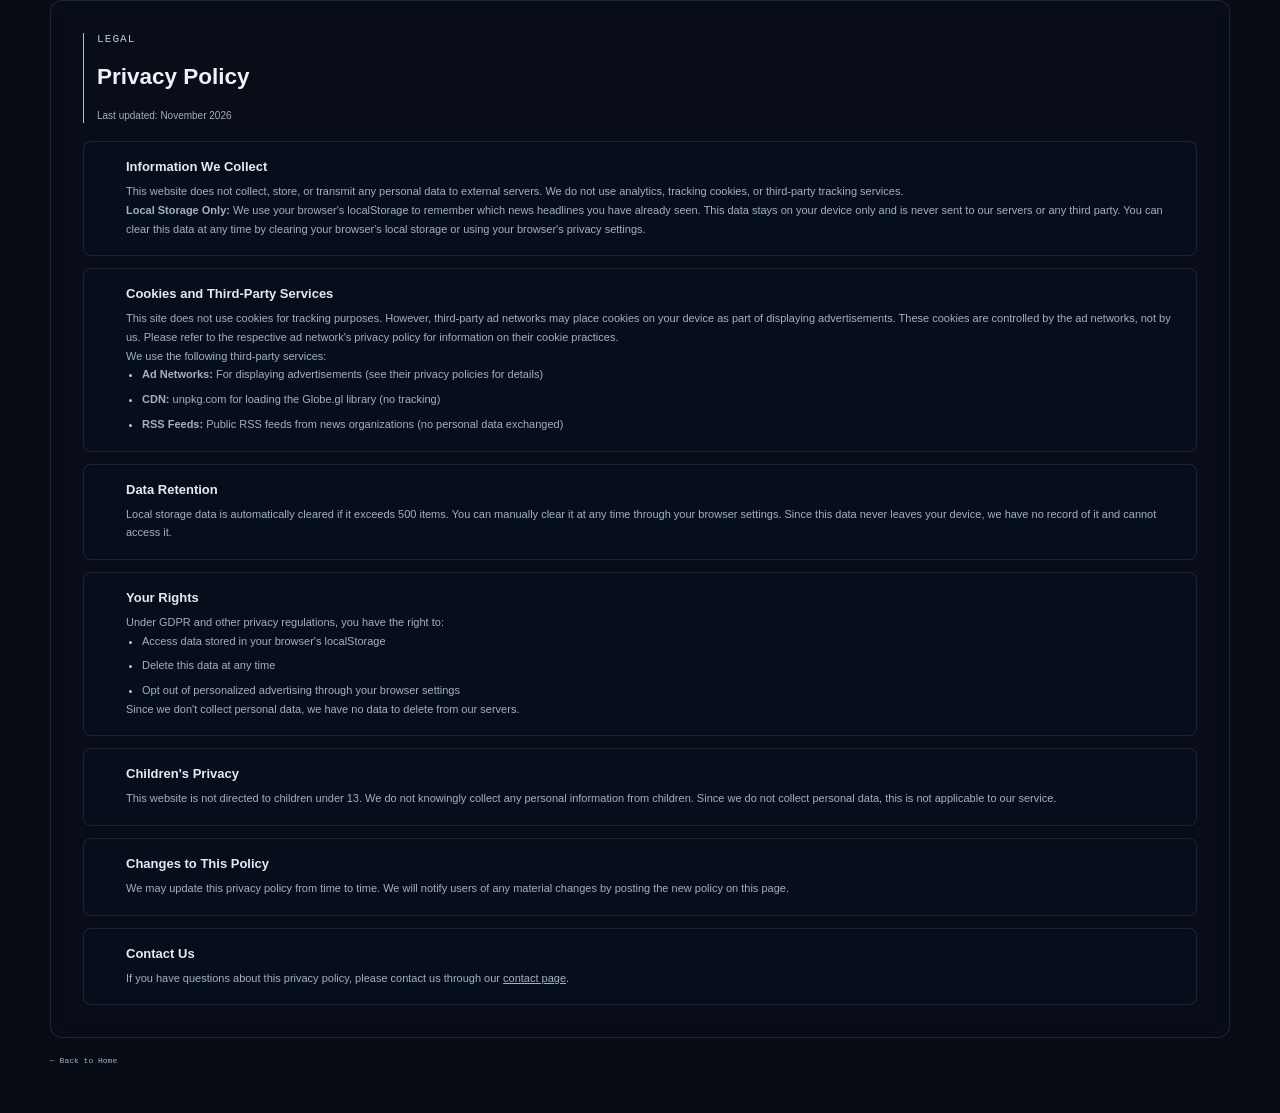
==== privacy.html @ b11e3da1 "First commit" ====
<!doctype html>
<html lang="en">
<head>
  <meta charset="utf-8">
  <meta name="viewport" content="width=device-width, initial-scale=1">
  <meta name="theme-color" content="#080c14">
  <title>Privacy Policy - How Close Are We to World Unity?</title>
  <link rel="stylesheet" href="styles.css">
</head>
<body>
  <main class="app-shell">
    <section class="philosophy-panel">
      <header class="content-section-heading">
        <p class="section-kicker">LEGAL</p>
        <h1>Privacy Policy</h1>
        <p>Last updated: November 2026</p>
      </header>

      <div class="philosophy-grid">
        <article class="philosophy-section">
          <h3>Information We Collect</h3>
          <p>
            This website does not collect, store, or transmit any personal data to external servers.
            We do not use analytics, tracking cookies, or third-party tracking services.
          </p>
          <p>
            <strong>Local Storage Only:</strong> We use your browser's localStorage to remember which
            news headlines you have already seen. This data stays on your device only and is never
            sent to our servers or any third party. You can clear this data at any time by clearing
            your browser's local storage or using your browser's privacy settings.
          </p>
        </article>

        <article class="philosophy-section">
          <h3>Cookies and Third-Party Services</h3>
          <p>
            This site does not use cookies for tracking purposes. However, third-party ad networks
            may place cookies on your device as part of displaying advertisements. These cookies are
            controlled by the ad networks, not by us. Please refer to the respective ad network's
            privacy policy for information on their cookie practices.
          </p>
          <p>
            We use the following third-party services:
          </p>
          <ul>
            <li><strong>Ad Networks:</strong> For displaying advertisements (see their privacy policies for details)</li>
            <li><strong>CDN:</strong> unpkg.com for loading the Globe.gl library (no tracking)</li>
            <li><strong>RSS Feeds:</strong> Public RSS feeds from news organizations (no personal data exchanged)</li>
          </ul>
        </article>

        <article class="philosophy-section">
          <h3>Data Retention</h3>
          <p>
            Local storage data is automatically cleared if it exceeds 500 items. You can manually
            clear it at any time through your browser settings. Since this data never leaves your
            device, we have no record of it and cannot access it.
          </p>
        </article>

        <article class="philosophy-section">
          <h3>Your Rights</h3>
          <p>
            Under GDPR and other privacy regulations, you have the right to:
          </p>
          <ul>
            <li>Access data stored in your browser's localStorage</li>
            <li>Delete this data at any time</li>
            <li>Opt out of personalized advertising through your browser settings</li>
          </ul>
          <p>
            Since we don't collect personal data, we have no data to delete from our servers.
          </p>
        </article>

        <article class="philosophy-section">
          <h3>Children's Privacy</h3>
          <p>
            This website is not directed to children under 13. We do not knowingly collect any
            personal information from children. Since we do not collect personal data, this is not
            applicable to our service.
          </p>
        </article>

        <article class="philosophy-section">
          <h3>Changes to This Policy</h3>
          <p>
            We may update this privacy policy from time to time. We will notify users of any
            material changes by posting the new policy on this page.
          </p>
        </article>

        <article class="philosophy-section">
          <h3>Contact Us</h3>
          <p>
            If you have questions about this privacy policy, please contact us through our
            <a href="contact.html">contact page</a>.
          </p>
        </article>
      </div>
    </section>

    <footer class="page-footer">
      <a href="index.html">&larr; Back to Home</a>
    </footer>
  </main>
</body>
</html>
---- styles.css ----
:root {
  color-scheme: dark;
  --background: #080c14;
  --panel: rgba(9, 15, 28, 0.64);
  --panel-strong: rgba(8, 13, 24, 0.82);
  --border: rgba(131, 158, 197, 0.18);
  --text: #edf2f8;
  --muted: #a2b0c3;
  --quiet: #78889e;
  --accent: #9db7d7;
  --mono: "SFMono-Regular", Consolas, "Liberation Mono", monospace;
  --sans: -apple-system, BlinkMacSystemFont, "Segoe UI", Roboto, Helvetica, Arial, sans-serif;
  font-family: var(--sans);
}

* {
  box-sizing: border-box;
}

html {
  min-width: 320px;
  min-height: 100%;
  background: var(--background);
  scroll-behavior: smooth;
  scrollbar-color: #566276 #101722;
}

body {
  min-width: 320px;
  min-height: 100vh;
  margin: 0;
  overflow-x: hidden;
  color: var(--text);
  background: var(--background);
  font-size: 15px;
  font-weight: 400;
  -webkit-font-smoothing: antialiased;
  -moz-osx-font-smoothing: grayscale;
  text-rendering: optimizeLegibility;
  font-feature-settings: "liga" 1, "calt" 1;
}

button,
input,
summary {
  color: inherit;
  font: inherit;
}

a {
  color: inherit;
}

.visually-hidden {
  position: absolute;
  width: 1px;
  height: 1px;
  overflow: hidden;
  clip: rect(0, 0, 0, 0);
  white-space: nowrap;
  clip-path: inset(50%);
}

.globe-backdrop {
  position: fixed;
  z-index: 0;
  top: 0;
  left: 0;
  width: 100vw;
  height: 100vh;
  overflow: hidden;
  background: #000000;
  pointer-events: none;
}

#connection-map {
  position: fixed !important;
  top: 0 !important;
  left: 0 !important;
  width: 100vw !important;
  height: 100vh !important;
  z-index: 0 !important;
  background-color: #000000 !important;
  pointer-events: auto !important;
  touch-action: none;
  cursor: grab;
  transform: scale(1.3);
  transform-origin: center center;
}

#connection-map canvas {
  display: block !important;
  width: 100% !important;
  height: 100% !important;
}

#connection-map:active {
  cursor: grabbing;
}

#connection-map > div {
  width: 100%;
  height: 100%;
}

#connection-map canvas {
  display: block;
  width: 100%;
  height: 100%;
  outline: none;
  background: transparent;
}

.backdrop-shade {
  position: fixed;
  z-index: 0;
  inset: 0;
  background: transparent;
  pointer-events: none;
}

.app-shell {
  position: relative;
  z-index: 1;
  display: grid;
  width: min(100% - 48px, 1180px);
  min-height: 100vh;
  grid-template-columns: minmax(0, 1fr);
  align-content: start;
  gap: 18px;
  margin: 0 auto;
  padding: 0 0 48px;
}

.sticky-hero {
  position: relative;
  z-index: 5;
  display: grid;
  gap: 12px;
  padding: 18px 0 14px;
  border-bottom: 0;
  background: transparent;
}

.info-header {
  display: flex;
  align-items: center;
  justify-content: center;
  gap: 16px;
  background: transparent;
  border: none;
  backdrop-filter: none;
  -webkit-backdrop-filter: none;
}

.info-eyebrow,
.section-kicker {
  margin: 0 0 7px;
  color: var(--muted);
  font-family: var(--mono);
  font-size: 11px;
  letter-spacing: 0.1em;
  text-transform: uppercase;
}

.info-eyebrow .nav-link-inline {
  font-family: var(--mono);
  font-size: 11px;
  letter-spacing: 0.08em;
}

.page-title {
  margin: 0 auto;
  color: #e5ebf4;
  font-size: clamp(26px, 4vw, 44px);
  font-weight: 600;
  letter-spacing: -0.02em;
  line-height: 1.1;
  text-align: center;
  width: 100%;
}

.title-block {
  flex: 1 1 auto;
  text-align: center;
}

.hero-actions {
  display: flex;
  flex: 0 0 auto;
  align-items: center;
  gap: 12px;
}

.live-indicator {
  display: inline-flex;
  align-items: center;
  gap: 7px;
  color: var(--muted);
  font-family: var(--mono);
  font-size: 8px;
  letter-spacing: 0.04em;
  white-space: nowrap;
}

.live-dot,
.source-dot {
  width: 7px;
  height: 7px;
  flex: 0 0 auto;
  border: 1px solid var(--muted);
  border-radius: 50%;
  background: transparent;
}

.live-indicator[data-state="live"] .live-dot,
.source-chip[data-state="live"] .source-dot {
  background: #c6d6e8;
}

.live-indicator[data-state="partial"] .live-dot,
.live-indicator[data-state="error"] .live-dot,
.source-chip[data-state="error"] .source-dot {
  background: #8795a7;
}

.pause-button {
  width: 32px;
  height: 32px;
  display: grid;
  flex: 0 0 auto;
  place-items: center;
  border: 1px solid var(--border);
  border-radius: 50%;
  color: var(--muted);
  background: rgba(14, 23, 38, 0.82);
  cursor: pointer;
}

.pause-button:hover {
  color: var(--text);
  border-color: rgba(176, 199, 229, 0.42);
}

.nav-link {
  color: #f0f3fa;
  text-decoration: none;
  font-size: 11px;
  letter-spacing: 0.08em;
  text-transform: uppercase;
  margin-right: 1.5rem;
  padding: 6px 14px;
  border: 1px solid rgba(176, 199, 229, 0.3);
  border-radius: 20px;
  background: rgba(13, 20, 38, 0.6);
  backdrop-filter: blur(8px);
  -webkit-backdrop-filter: blur(8px);
  transition: all 0.2s ease;
  font-weight: 500;
}

.nav-link:hover {
  color: #ffffff;
  border-color: rgba(176, 199, 229, 0.6);
  background: rgba(13, 20, 38, 0.8);
  transform: translateY(-1px);
}

.nav-link-inline {
  color: #f0f3fa;
  text-decoration: none;
  font-size: 11px;
  letter-spacing: 0.08em;
  text-transform: uppercase;
  margin-left: 8px;
  padding: 6px 14px;
  border: 1px solid rgba(176, 199, 229, 0.3);
  border-radius: 20px;
  background: rgba(13, 20, 38, 0.6);
  backdrop-filter: blur(8px);
  -webkit-backdrop-filter: blur(8px);
  transition: all 0.2s ease;
  font-weight: 500;
}

.nav-link-inline:hover {
  color: #ffffff;
  border-color: rgba(176, 199, 229, 0.6);
  background: rgba(13, 20, 38, 0.8);
  transform: translateY(-1px);
}


.score-label {
  margin: 0 0 1px;
  color: var(--muted);
  font-family: var(--mono);
  font-size: 8px;
  letter-spacing: 0.13em;
  text-transform: uppercase;
}

.score-line {
  display: flex;
  align-items: baseline;
  justify-content: center;
  flex-wrap: wrap;
  gap: 4px 12px;
}

.score-number {
  color: #f5f7fb;
  font-size: clamp(80px, 14vw, 140px);
  font-variant-numeric: tabular-nums;
  font-weight: 600;
  letter-spacing: -0.05em;
  line-height: 0.95;
}

.percent-sign {
  color: #b0c7e5;
  font-size: clamp(36px, 6vw, 64px);
  font-weight: 400;
  letter-spacing: -0.02em;
  margin-left: 2px;
}



.score-change {
  color: #c3d0df;
  font-family: var(--mono);
  font-size: 10px;
  font-variant-numeric: tabular-nums;
  white-space: nowrap;
  letter-spacing: 0.03em;
}

.score-caption {
  max-width: 760px;
  margin: 3px auto 9px;
  color: var(--muted);
  font-size: 10px;
  line-height: 1.5;
}

.progress-track {
  width: min(100%, 530px);
  height: 2px;
  overflow: hidden;
  margin: 0 auto;
  background: rgba(172, 190, 215, 0.19);
}

.progress-fill {
  width: 8.42%;
  height: 100%;
  background: #d6e1ee;
  transition: width 900ms ease;
}

.score-meta {
  display: flex;
  justify-content: center;
  flex-wrap: wrap;
  gap: 6px 16px;
  margin-top: 8px;
  color: var(--quiet);
  font-family: var(--mono);
  font-size: 8px;
}

.poll-status {
  color: var(--muted);
}

.glass-panel {
  border: 1px solid var(--border);
  border-radius: 12px;
  background: var(--panel);
  backdrop-filter: blur(16px);
  -webkit-backdrop-filter: blur(16px);
}

/* Floating header and score - no background panels */
.score-card {
  padding: 0;
  text-align: center;
  background: transparent;
  border: none;
  backdrop-filter: none;
  -webkit-backdrop-filter: none;
  margin: 12px 0;
}

.activity-panel {
  margin-top: 0;
  padding: 18px;
  background: rgba(11, 18, 31, 0.32);
  backdrop-filter: blur(8px);
  -webkit-backdrop-filter: blur(8px);
  border: 1px solid var(--border);
  border-radius: 12px;
}

.section-heading {
  display: flex;
  align-items: flex-end;
  justify-content: space-between;
  gap: 15px;
  padding-bottom: 12px;
  border-bottom: 1px solid var(--border);
}

.section-kicker {
  display: flex;
  align-items: center;
  gap: 7px;
  margin-bottom: 8px;
  color: #c0cbd9;
}

.terminal-light {
  width: 8px;
  height: 8px;
  display: inline-block;
  border-radius: 50%;
  background: #ff4d4d;
  animation: blink 1.5s ease-in-out infinite;
}

@keyframes blink {
  0%, 100% {
    opacity: 1;
  }
  50% {
    opacity: 0.3;
  }
}

.section-heading h2,
.content-section-heading h2 {
  margin: 0;
  color: var(--text);
  font-size: 19px;
  font-weight: 600;
  letter-spacing: -0.01em;
}

.section-heading p:not(.section-kicker),
.content-section-heading > p:last-child {
  margin: 5px 0 0;
  color: var(--muted);
  font-size: 10px;
  line-height: 1.5;
}

.section-aside {
  flex: 0 0 auto;
  color: var(--quiet);
  font-family: var(--mono);
  font-size: 8px;
  text-align: right;
}

.ticker-list {
  display: grid;
  max-height: min(42vh, 500px);
  gap: 0;
  overflow-y: auto;
  margin: 8px 0 0;
  padding: 0 4px 0 0;
  list-style: none;
  scrollbar-color: #5a6678 rgba(11, 17, 28, 0.9);
  scrollbar-width: thin;
}

.ticker-item {
  display: grid;
  min-width: 0;
  grid-template-columns: 7px minmax(0, 1fr);
  align-items: start;
  gap: 4px 10px;
  padding: 11px 8px;
  border-bottom: 1px solid rgba(131, 158, 197, 0.14);
  background: rgba(11, 18, 31, 0.56);
}

.ticker-new-item {
  animation: slideIn 0.5s ease-out;
}

.ticker-live-alert {
  border-left: 3px solid #ff6b6b;
  background: rgba(255, 107, 107, 0.08);
}

@keyframes slideIn {
  from {
    opacity: 0;
    transform: translateX(-20px);
  }
  to {
    opacity: 1;
    transform: translateX(0);
  }
}

.ticker-item:first-child {
  border-radius: 6px 6px 0 0;
}

.ticker-dot {
  width: 5px;
  height: 5px;
  margin-top: 5px;
  border: 1px solid #bac8d9;
  border-radius: 50%;
  background: #9fadc0;
}

.ticker-time {
  grid-column: 2;
  color: #c4d0df;
  font-family: var(--mono);
  font-size: 9px;
  font-variant-numeric: tabular-nums;
  line-height: 1.45;
}

.ticker-source {
  grid-column: 2;
  color: #9cabc0;
  font-family: var(--mono);
  font-size: 8px;
  line-height: 1.4;
}

.ticker-link {
  min-width: 0;
  grid-column: 2;
  color: #e5ebf3;
  font-size: 13px;
  font-weight: 500;
  line-height: 1.5;
  text-decoration: none;
  overflow-wrap: anywhere;
}

.ticker-link:hover {
  text-decoration: underline;
  text-underline-offset: 3px;
}

.ticker-route,
.ticker-credit {
  grid-column: 2;
  color: var(--quiet);
  font-family: var(--mono);
  font-size: 8px;
}

.ticker-credit.ticker-volume-step {
  color: #d4e1ef;
}

.ticker-credit {
  font-weight: 500;
  letter-spacing: 0.05em;
  text-transform: uppercase;
}

.ticker-empty {
  padding: 18px 10px;
  border-bottom: 1px solid var(--border);
  color: var(--muted);
  font-size: 11px;
  line-height: 1.6;
}

.globe-controls {
  padding: 11px 16px 9px;
  background: rgba(11, 18, 31, 0.32);
  backdrop-filter: blur(8px);
  -webkit-backdrop-filter: blur(8px);
  border: 1px solid var(--border);
  border-radius: 12px;
}

.map-legend {
  display: flex;
  justify-content: center;
  flex-wrap: wrap;
  gap: 4px 20px;
}

.map-legend button {
  padding: 4px 0;
  border: 0;
  color: var(--muted);
  background: transparent;
  cursor: pointer;
  font-size: 9px;
}

.map-legend button:hover,
.map-legend button[aria-pressed="true"] {
  color: var(--text);
  text-decoration: underline;
  text-underline-offset: 3px;
}

.map-load-status {
  position: absolute;
  z-index: 2;
  top: 50%;
  left: 50%;
  width: max-content;
  max-width: calc(100% - 32px);
  margin: 0;
  padding: 9px 12px;
  transform: translate(-50%, -50%);
  border: 1px solid var(--border);
  border-radius: 5px;
  color: var(--muted);
  background: var(--panel-strong);
  font-size: 11px;
  text-align: center;
  pointer-events: none;
}

.map-load-status[hidden] {
  display: none;
}

.globe-credit {
  position: absolute;
  right: 10px;
  bottom: 9px;
  margin: 0;
  padding: 4px 6px;
  border: 1px solid var(--border);
  border-radius: 4px;
  color: var(--muted);
  background: rgba(7, 12, 20, 0.72);
  font-size: 8px;
  pointer-events: auto;
}

.globe-credit a {
  color: var(--text);
}

.globe-pin {
  position: relative;
  display: grid;
  width: 22px;
  height: 22px;
  padding: 0;
  place-items: center;
  border: 0;
  border-radius: 50%;
  background: transparent;
  cursor: pointer;
  pointer-events: auto;
  -webkit-tap-highlight-color: transparent;
}

.globe-pin-dot {
  width: 7px;
  height: 7px;
  border: 1px solid #e4ebf4;
  border-radius: 50%;
  background: #aebdd0;
}

.globe-pin.is-occluded {
  opacity: 0;
  pointer-events: none;
  visibility: hidden;
}

.globe-pin:hover .globe-pin-dot,
.globe-pin:focus-visible .globe-pin-dot,
.globe-pin.is-selected .globe-pin-dot {
  transform: scale(1.25);
  background: #fff;
}

.philosophy-panel,
.story-panel {
  padding: clamp(20px, 3vw, 32px);
  background: rgba(11, 18, 31, 0.32);
  backdrop-filter: blur(8px);
  -webkit-backdrop-filter: blur(8px);
  border: 1px solid var(--border);
  border-radius: 12px;
}

.content-section-heading {
  margin-bottom: 18px;
  padding-left: 13px;
  border-left: 1px solid #aebfd4;
}

.content-section-heading .section-kicker {
  margin-bottom: 7px;
}

.content-section-heading > p:last-child {
  margin-top: 6px;
}

.philosophy-grid {
  display: grid;
  gap: 12px;
}

.philosophy-section {
  position: relative;
  padding: 17px 18px 17px 42px;
  border: 1px solid rgba(131, 158, 197, 0.16);
  border-radius: 8px;
  background: rgba(10, 17, 30, 0.69);
}

.about-section-number {
  position: absolute;
  top: 19px;
  left: 17px;
  color: #9fadc1;
  font-family: var(--mono);
  font-size: 9px;
}

.philosophy-section h3,
.story-copy h3 {
  margin: 0 0 8px;
  color: #e3eaf3;
  font-size: 13px;
  font-weight: 550;
}

.philosophy-section p,
.philosophy-section ul,
.story-copy p {
  margin: 0;
  color: var(--muted);
  font-size: 11px;
  line-height: 1.7;
}

.philosophy-section ul {
  display: grid;
  gap: 6px;
  padding-left: 16px;
}

.philosophy-section li::marker {
  color: #b9c7d8;
}

.methodology {
  padding: 14px 16px;
  border: 1px solid rgba(131, 158, 197, 0.16);
  border-radius: 8px;
  background: rgba(10, 17, 30, 0.69);
}

.methodology summary {
  color: var(--muted);
  cursor: pointer;
  font-size: 11px;
}

.methodology-content {
  max-width: 900px;
  padding-top: 8px;
  color: var(--quiet);
  font-family: var(--mono);
  font-size: 9px;
  line-height: 1.7;
}

.methodology-content p {
  margin: 8px 0;
}

.story-card {
  display: grid;
  grid-template-columns: 54px minmax(0, 1fr);
  gap: 15px;
  padding: 22px;
  border: 1px solid rgba(131, 158, 197, 0.18);
  border-radius: 9px;
  background: rgba(10, 17, 30, 0.72);
}

.story-mark {
  width: 48px;
  height: 48px;
  display: grid;
  place-items: center;
  border: 1px solid rgba(158, 183, 215, 0.35);
  border-radius: 50%;
  color: #c6d4e5;
  background: rgba(66, 89, 121, 0.22);
  font-size: 16px;
}

.story-copy {
  min-width: 0;
}

.story-copy h3 {
  margin-bottom: 3px;
  font-size: 14px;
}

.story-copy .story-placeholder + .story-placeholder {
  margin-top: 10px;
}

.page-footer {
  display: flex;
  justify-content: space-between;
  flex-wrap: wrap;
  gap: 8px 16px;
  color: var(--quiet);
  font-family: var(--mono);
  font-size: 8px;
}

.page-footer a {
  color: var(--muted);
  text-decoration: none;
}

.page-footer a:hover {
  color: var(--text);
  text-decoration: underline;
}

.pause-button:focus-visible,
.ticker-link:focus-visible,
.map-legend button:focus-visible,
.methodology summary:focus-visible,
.globe-pin:focus-visible {
  outline: 1px solid #e0e8f2;
  outline-offset: 3px;
}

@media (max-width: 700px) {
  .app-shell {
    width: min(100% - 28px, 1180px);
    gap: 13px;
    padding-bottom: 28px;
  }

  .sticky-hero {
    gap: 9px;
    padding: 13px 0 10px;
  }

  .info-header {
    align-items: flex-start;
  }

  .hero-actions {
    gap: 7px;
  }

  .live-indicator {
    max-width: 112px;
    font-size: 7px;
    white-space: normal;
  }

  .page-title {
    font-size: clamp(16px, 4.5vw, 24px);
    text-align: center;
  }

  .title-block {
    text-align: left;
  }

  .info-eyebrow {
    font-size: 10px;
  }

  .score-number {
    font-size: clamp(60px, 16vw, 88px);
  }

  .score-caption {
    max-width: 94%;
    font-size: 9px;
  }

  .activity-panel {
    padding: 13px 11px;
  }

  .section-heading {
    align-items: flex-start;
    flex-direction: column;
    gap: 7px;
  }

  .section-aside {
    text-align: left;
  }

  .ticker-list {
    max-height: 40vh;
  }

  .philosophy-panel,
  .story-panel {
    padding: 17px 13px;
  }

  .story-card {
    grid-template-columns: 1fr;
    padding: 16px;
  }

  .page-footer {
    justify-content: center;
    text-align: center;
  }
}

@media (prefers-reduced-motion: reduce) {
  *,
  *::before,
  *::after {
    scroll-behavior: auto !important;
    animation-duration: 0.01ms !important;
    animation-iteration-count: 1 !important;
    transition-duration: 0.01ms !important;
  }
}

/* Ad wrapper - minimal styling */
.ad-wrapper {
  margin-top: 24px;
  padding: 8px 0;
  text-align: center;
}

/* Ensure ads don't overflow on mobile */
.ad-wrapper iframe,
.ad-wrapper img {
  max-width: 100%;
  height: auto;
}

/* Forcefully hide any Social Bar elements */
iframe[src*="14/899c3596ba5176a85681b82b69ac37ef"],
div[id*="social-bar"],
div[class*="social-bar"],
div[style*="position: fixed"][style*="top: 0"] {
  display: none !important;
  visibility: hidden !important;
  opacity: 0 !important;
}
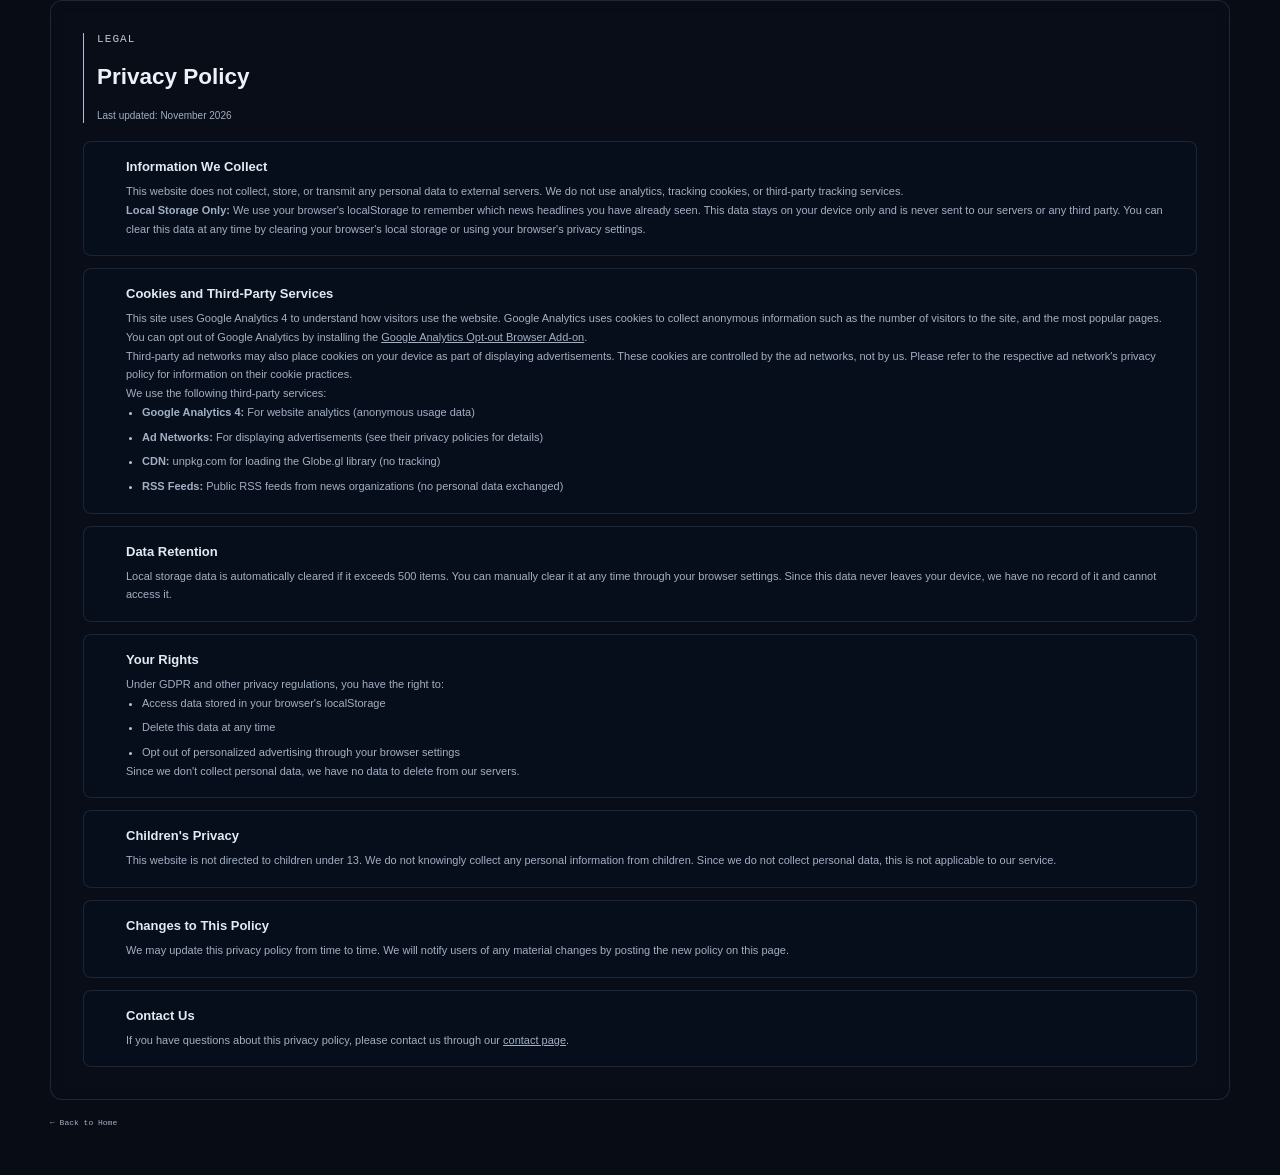
==== commit d217639c: "Add Google Analytics 4" ====
--- a/privacy.html
+++ b/privacy.html
@@ -34,15 +34,21 @@
         <article class="philosophy-section">
           <h3>Cookies and Third-Party Services</h3>
           <p>
-            This site does not use cookies for tracking purposes. However, third-party ad networks
-            may place cookies on your device as part of displaying advertisements. These cookies are
-            controlled by the ad networks, not by us. Please refer to the respective ad network's
-            privacy policy for information on their cookie practices.
+            This site uses Google Analytics 4 to understand how visitors use the website. Google
+            Analytics uses cookies to collect anonymous information such as the number of visitors
+            to the site, and the most popular pages. You can opt out of Google Analytics by
+            installing the <a href="https://tools.google.com/dlpage/gaoptout" target="_blank" rel="noopener noreferrer">Google Analytics Opt-out Browser Add-on</a>.
+          </p>
+          <p>
+            Third-party ad networks may also place cookies on your device as part of displaying
+            advertisements. These cookies are controlled by the ad networks, not by us. Please refer
+            to the respective ad network's privacy policy for information on their cookie practices.
           </p>
           <p>
             We use the following third-party services:
           </p>
           <ul>
+            <li><strong>Google Analytics 4:</strong> For website analytics (anonymous usage data)</li>
             <li><strong>Ad Networks:</strong> For displaying advertisements (see their privacy policies for details)</li>
             <li><strong>CDN:</strong> unpkg.com for loading the Globe.gl library (no tracking)</li>
             <li><strong>RSS Feeds:</strong> Public RSS feeds from news organizations (no personal data exchanged)</li>
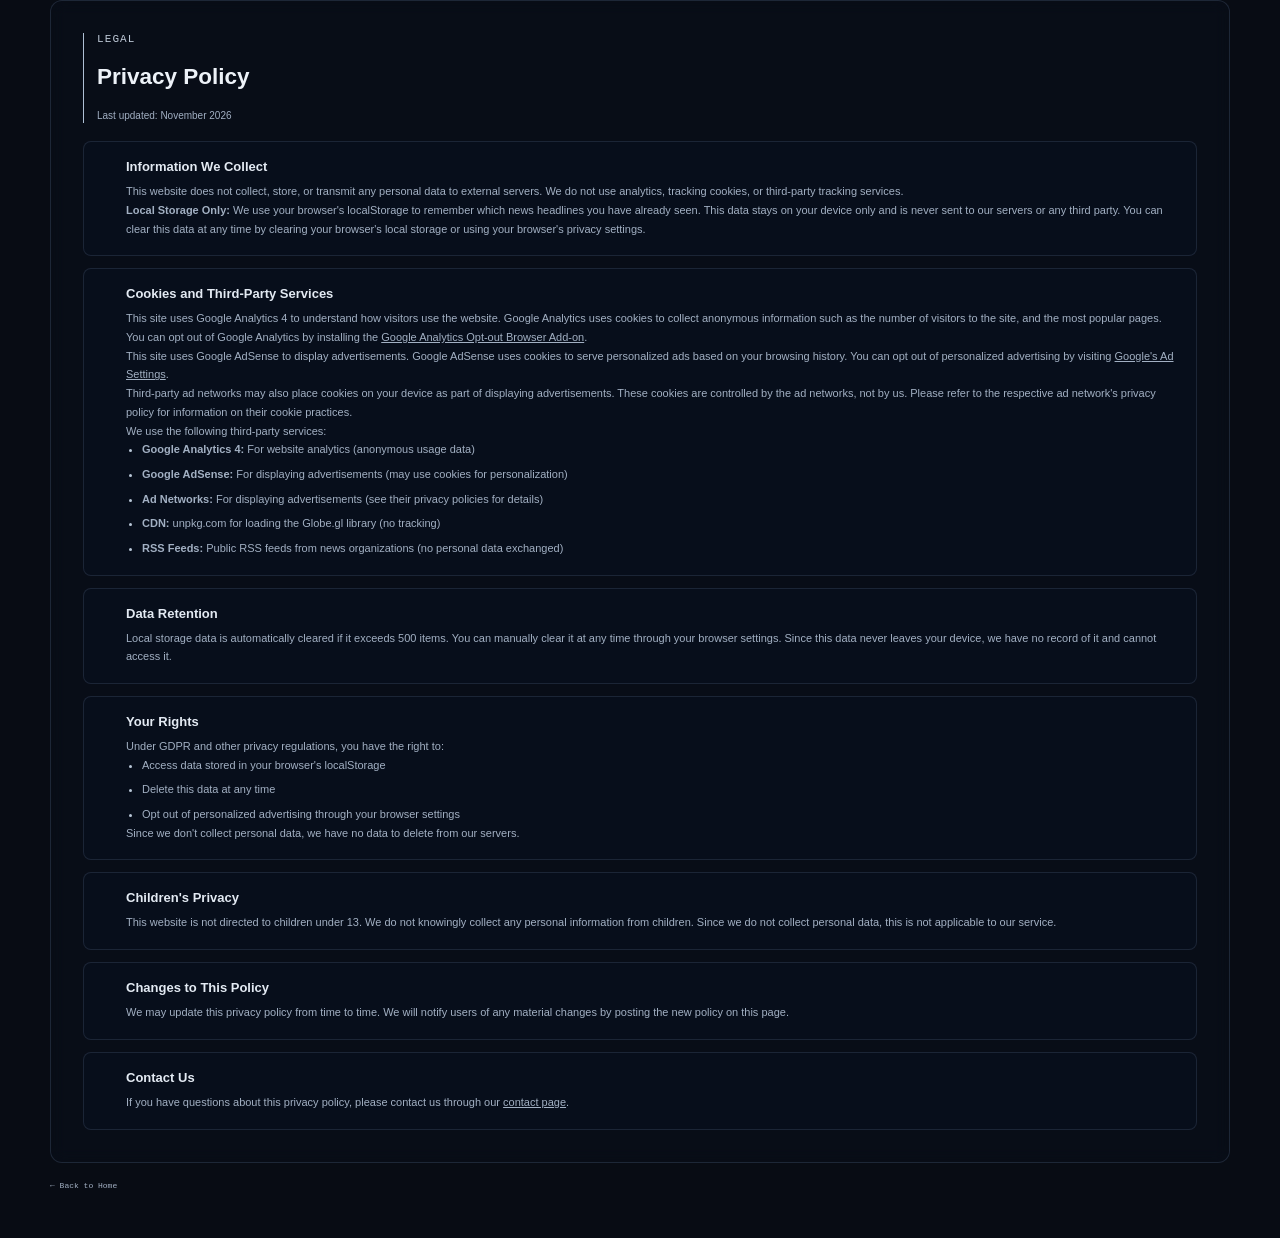
==== commit 90117dc3: "Add Google AdSense" ====
--- a/privacy.html
+++ b/privacy.html
@@ -40,6 +40,11 @@
             installing the <a href="https://tools.google.com/dlpage/gaoptout" target="_blank" rel="noopener noreferrer">Google Analytics Opt-out Browser Add-on</a>.
           </p>
           <p>
+            This site uses Google AdSense to display advertisements. Google AdSense uses cookies to
+            serve personalized ads based on your browsing history. You can opt out of personalized
+            advertising by visiting <a href="https://www.google.com/settings/ads" target="_blank" rel="noopener noreferrer">Google's Ad Settings</a>.
+          </p>
+          <p>
             Third-party ad networks may also place cookies on your device as part of displaying
             advertisements. These cookies are controlled by the ad networks, not by us. Please refer
             to the respective ad network's privacy policy for information on their cookie practices.
@@ -49,6 +54,7 @@
           </p>
           <ul>
             <li><strong>Google Analytics 4:</strong> For website analytics (anonymous usage data)</li>
+            <li><strong>Google AdSense:</strong> For displaying advertisements (may use cookies for personalization)</li>
             <li><strong>Ad Networks:</strong> For displaying advertisements (see their privacy policies for details)</li>
             <li><strong>CDN:</strong> unpkg.com for loading the Globe.gl library (no tracking)</li>
             <li><strong>RSS Feeds:</strong> Public RSS feeds from news organizations (no personal data exchanged)</li>
